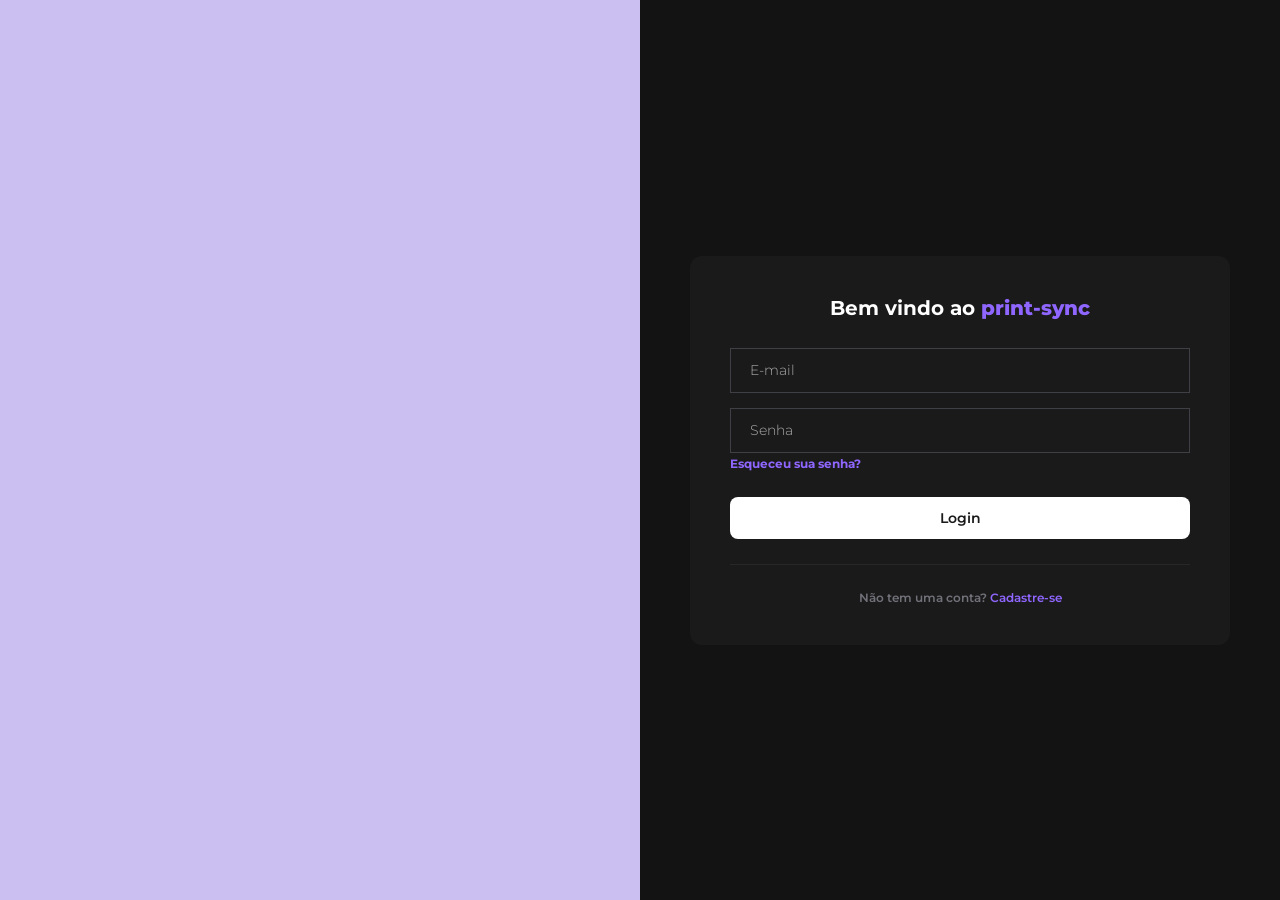
==== app/template/index.html @ 51986744 "feat: login template" ====
<!DOCTYPE html>
<html lang="en">
<head>
    <meta charset="UTF-8">
    <meta name="viewport" content="width=device-width, initial-scale=1.0">
    <link
    href="https://fonts.googleapis.com/css2?family=Montserrat:wght@400;500;600;700;800&family=Roboto:wght@400;500;700&family=Sofia+Sans:wght@400;500;700;800&display=swap"
    rel="stylesheet">
    <link
    href="https://fonts.googleapis.com/css?family=Material+Icons|Material+Icons+Outlined|Material+Icons+Two+Tone|Material+Icons+Round|Material+Icons+Sharp|Material+Symbols+Outlined"
    rel="stylesheet">
    <link rel="stylesheet" href="styles.css">
    <script src="script.js"></script>
    <title>Bem-vindo ao print-sync!</title>
</head>
<body>
    <main>
        <section class="left">
        </section>
        <section class="right">
            <div class="form-wrapper">
                <h1>Bem vindo ao <span>print-sync</span></h1>
                <form>
                    <div class="form-item">
                        <input type="email" id="email" autocomplete="off" placeholder="" required>
                        <label for="email">E-mail</label>
                    </div>
                    <div class="form-item">
                        <input type="password" id="password" autocomplete="off" placeholder="" required>
                        <label for="password">Senha</label>
                        <a href="#">Esqueceu sua senha?</a>
                    </div>
                    <div class="buttons">
                        <button onclick="onSubmit()">Login</button>
                    </div>
                    <hr>
                    <div class="register">
                        Não tem uma conta? <span>Cadastre-se</span>
                    </div>
                </form>
            </div>
        </section>
    </main>
</body>
</html>
---- app/template/styles.css ----
/* ============= RESET ============= */

*, body, html {
    box-sizing: border-box;
    font-family: "Montserrat", sans-serif;
    padding: 0;
    margin: 0;
    border: none;
}

body, html {
    background-color: var(--container);
    overflow: hidden;
}

*:focus {
    outline: none;
}

main {
    display: flex;
    height: 100vh;
}


/* ============= LEFT COLUMN ============= */

section.left {
    width: 50vw;
    background-color: var(--light-primary);
}

/* ============= RIGHT COLUMN ============ */

section.right {
    width: 50vw;
    display: flex;
    flex-direction: column;
    align-items: center;
    justify-content: center;
    padding: 0 50px;

    .form-wrapper {
        width: 100%;
        max-width: 560px;
        padding: 40px;
        background-color: var(--body);
        border-radius: 12px;
        
        > h1 {
            color: #FFF;
            font-size: 20px;
            margin-bottom: 28px;
            text-align: center;
    
            > span {
                color: var(--primary);
                font-weight: 800;
            }
        }
    
        > form {
            > .form-item {
                position: relative;
                margin-bottom: 15px;
    
                > input {
                    width: 100%;
                    height: 45px;
                    border: solid 1px var(--gray-700);
                    transition: all 100ms ease;
                    padding: 0 15px;
                    background-color: transparent;
                    color: #FFF;
                }
    
                > input:focus {
                    border-color: var(--primary);
                }
    
                > label {
                    position: absolute;
                    cursor: text;
                    z-index: 2;
                    top: 13px;
                    left: 10px;
                    font-size: 14px;
                    font-weight: 300;
                    padding: 0 10px;
                    color: #ebebebb3;
                    transition: all 100ms ease;
                    background-color: var(--body);
                }
    
                > input:focus + label,
                  input:not(:placeholder-shown) + label {
                    font-size: 12px;
                    top: -6px;
                }
    
                > input:focus + label {
                    color: var(--primary);
                }

                > a {
                    text-decoration: none;
                    color: var(--primary);
                    font-size: 12px;
                    font-weight: 700;
                }

                > a:hover {
                    text-decoration: none;
                    color: var(--primary);
                    font-size: 12px;
                }
    
                }
    
            > .buttons {
                width: 100%;
                margin-top: 25px;
    
                > button {
                    width: 100%;
                    border: none;
                    background-color: #FFF;
                    color: var(--body);
                    font-size: 14px;
                    padding: 12px 0;
                    font-weight: 600;
                    border-radius: 8px;
                    transition: all 200ms;
                }
    
                > button:hover {
                    background-color: var(--primary);
                    color: #FFF;
                }
            }

            > hr {
                width: 100%;
                height: 1px;
                margin: 25px 0;
                background-color: var(--gray-800);
            }

            > .register {
                text-align: center;
                width: 100%;
                font-weight: 600;
                color: var(--gray-500);
                font-size: 12px;

                > span {
                    color: var(--primary);
                }
            }
    
        }
    }
}

/* ============= RESPONSIVENESS ============ */

@media (max-width: 992px) {
    section.left {
        display: none;
    }

    section.right {
        width: 100vw;
    }
}

:root {
    --primary: #8f66ff;
    --container: #131313;
    --body: #1a1a1a;
    --light-primary: #cbbef0;
    --gray-50: #fafafa;
    --gray-100: #f4f4f5;
    --gray-200: #e4e4e7;
    --gray-300: #d4d4d8;
    --gray-400: #a1a1aa;
    --gray-500: #71717a;
    --gray-600: #52525b;
    --gray-700: #3f3f46;
    --gray-800: #27272a;
    --gray-900: #18181b;
    --green-50: #f0fdf4;
    --green-100: #dcfce7;
    --green-200: #bbf7d0;
    --green-300: #86efac;
    --green-400: #4ade80;
    --green-500: #22c55e;
    --green-600: #16a34a;
    --green-700: #15803d;
    --green-800: #166534;
    --green-900: #14532d;
    --yellow-50: #fefce8;
    --yellow-100: #fef9c3;
    --yellow-200: #fef08a;
    --yellow-300: #fde047;
    --yellow-400: #facc15;
    --yellow-500: #eab308;
    --yellow-600: #ca8a04;
    --yellow-700: #a16207;
    --yellow-800: #854d0e;
    --yellow-900: #713f12;
    --red-50: #fef2f2;
    --red-100: #fee2e2;
    --red-200: #fecaca;
    --red-300: #fca5a5;
    --red-400: #f87171;
    --red-500: #ef4444;
    --red-600: #dc2626;
    --red-700: #b91c1c;
    --red-800: #991b1b;
    --red-900: #7f1d1d;
  }
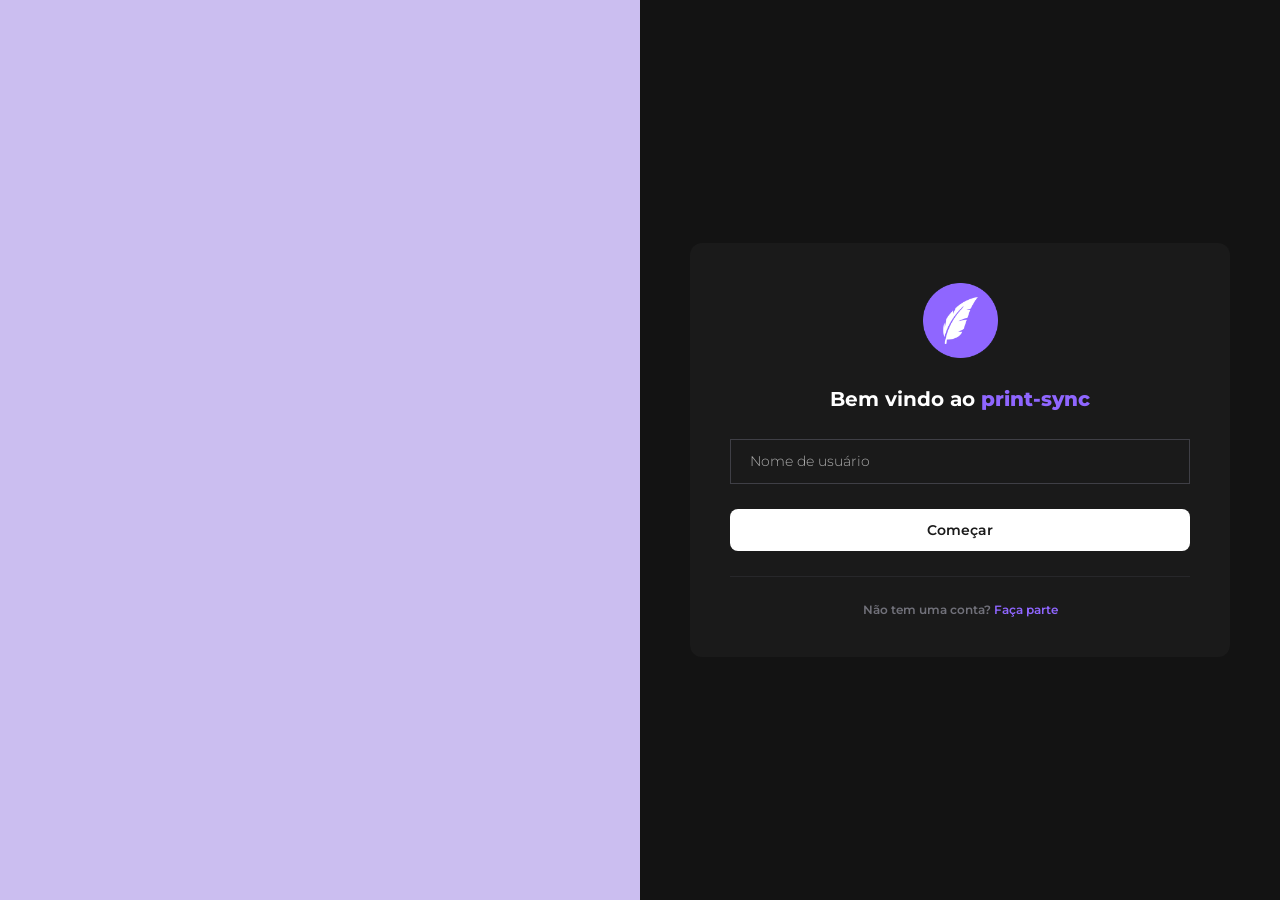
==== commit 3f718668: "refactor: change page style" ====
--- a/app/template/index.html
+++ b/app/template/index.html
@@ -19,23 +19,19 @@
         </section>
         <section class="right">
             <div class="form-wrapper">
+                <img src="assets/logo.png" alt="">
                 <h1>Bem vindo ao <span>print-sync</span></h1>
                 <form>
                     <div class="form-item">
-                        <input type="email" id="email" autocomplete="off" placeholder="" required>
-                        <label for="email">E-mail</label>
-                    </div>
-                    <div class="form-item">
-                        <input type="password" id="password" autocomplete="off" placeholder="" required>
-                        <label for="password">Senha</label>
-                        <a href="#">Esqueceu sua senha?</a>
+                        <input type="text" id="username" autocomplete="off" placeholder="" required>
+                        <label for="username">Nome de usuário</label>
                     </div>
                     <div class="buttons">
-                        <button onclick="onSubmit()">Login</button>
+                        <button onclick="onSubmit()">Começar</button>
                     </div>
                     <hr>
                     <div class="register">
-                        Não tem uma conta? <span>Cadastre-se</span>
+                        Não tem uma conta? <span>Faça parte</span>
                     </div>
                 </form>
             </div>
--- a/app/template/styles.css
+++ b/app/template/styles.css
@@ -46,6 +46,13 @@
         padding: 40px;
         background-color: var(--body);
         border-radius: 12px;
+        text-align: center;
+
+        > img {
+            margin-bottom: 25px;
+            height: 75px;
+            margin: 1;
+        }
         
         > h1 {
             color: #FFF;
@@ -131,6 +138,7 @@
                     font-weight: 600;
                     border-radius: 8px;
                     transition: all 200ms;
+                    cursor: pointer;
                 }
     
                 > button:hover {
@@ -155,6 +163,7 @@
 
                 > span {
                     color: var(--primary);
+                    cursor: pointer;
                 }
             }
     
